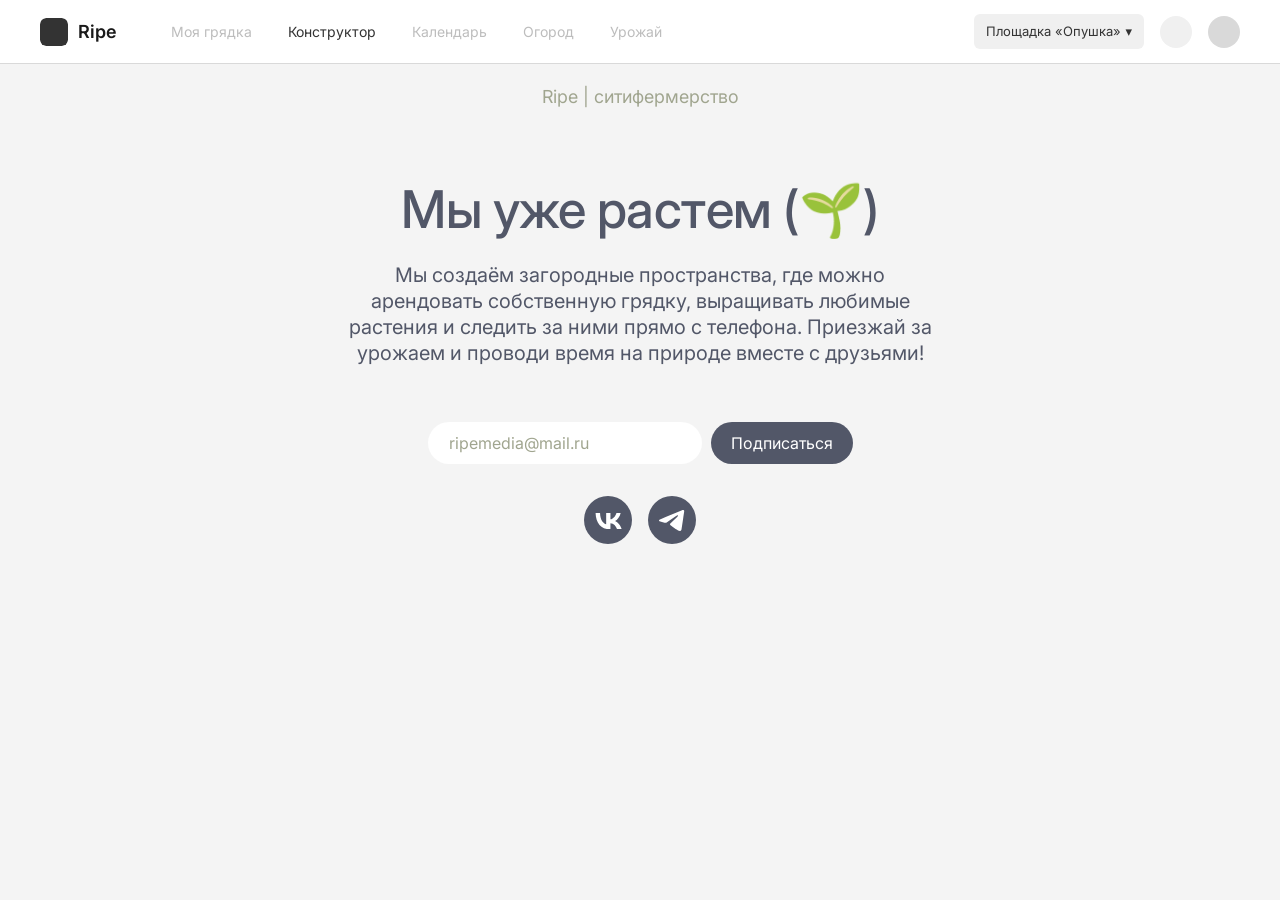
==== index.html @ 7940e58a "фиксы стиля ссылок, мобильное меню" ====
<!doctype html>
<html lang="ru">
  <head>
    <meta charset="UTF-8" />
    <meta name="viewport" content="width=device-width, initial-scale=1" />
    <title>Ripe | ситифермерство</title>
    <!-- Шрифт подключается в stylesheets/font.css -->
    <link rel="preconnect" href="https://fonts.googleapis.com" />
    <link rel="preconnect" href="https://fonts.gstatic.com" crossorigin />
    <link rel="stylesheet" href="stylesheets/style.css" />
    <script src="scripts/cultures.js" defer></script>
    <script src="scripts/header.js" defer></script>
    <script src="scripts/splash.js"></script>
  </head>
  <body class="home">
    <div id="splash">
      <div class="splash-content">
        <img src="img/logo.svg" alt="Логотип" class="splash-logo" />
        <div class="splash-text">Название сайта</div>
      </div>
    </div>

    <!-- ========================== Шапка сервиса ========================== -->
    <header class="app-header">
      <div class="app-header__left">
        <a class="logo" href="index.html" data-main-link aria-label="Ripe — на главную">
          <img class="logo__mark" src="img/logo.svg" alt="" width="28" height="28" />
          <span class="logo__text">Ripe</span>
        </a>

        <nav class="nav" id="mainNav" aria-label="Разделы сервиса">
          <span class="nav__item is-disabled" aria-disabled="true" title="Недоступно в этой версии">Моя грядка</span>
          <a class="nav__item" href="constructor.html">Конструктор</a>
          <span class="nav__item is-disabled" aria-disabled="true" title="Недоступно в этой версии">Календарь</span>
          <span class="nav__item is-disabled" aria-disabled="true" title="Недоступно в этой версии">Огород</span>
          <span class="nav__item is-disabled" aria-disabled="true" title="Недоступно в этой версии">Урожай</span>
        </nav>
      </div>

      <div class="app-header__right">
        <div class="place-switch">
          <button id="placeBtn" class="place-switch__btn" type="button" aria-haspopup="menu" aria-expanded="false" aria-controls="placeMenu">
            Площадка «Опушка» <span aria-hidden="true">▾</span>
          </button>
          <ul id="placeMenu" class="place-switch__menu" role="menu" aria-label="Площадки" hidden></ul>
        </div>
        <button class="icon-btn" type="button" disabled title="Уведомления недоступны в этой версии" aria-label="Уведомления"></button>
        <button class="avatar" type="button" disabled title="Профиль недоступен в этой версии" aria-label="Профиль"></button>
      </div>

      <button class="burger" type="button" aria-label="Открыть меню" aria-expanded="false" aria-controls="mainNav">
        <span class="burger__line"></span>
        <span class="burger__line"></span>
        <span class="burger__line"></span>
      </button>
    </header>

    <main class="page--home">
      <p class="brand">Ripe | ситифермерство</p>

      <section class="hero">
        <h1>Мы уже растем (🌱)</h1>

        <p class="lead">
          Мы создаём загородные пространства, где можно арендовать собственную
          грядку, выращивать любимые растения и следить за ними прямо с
          телефона. Приезжай за урожаем и проводи время на природе вместе с
          друзьями!
        </p>

        <form class="form" action="#" method="post">
          <input
            type="email"
            name="email"
            placeholder="ripemedia@mail.ru"
            aria-label="Электронная почта"
            autocomplete="email"
            required
          />
          <button type="submit">Подписаться</button>
        </form>

        <nav class="social" aria-label="Социальные сети">
          <a
            href="https://vk.com/"
            target="_blank"
            rel="noopener"
            aria-label="ВКонтакте"
          >
            <img src="img/vk.svg" alt="" />
          </a>
          <a
            href="https://t.me/"
            target="_blank"
            rel="noopener"
            aria-label="Telegram"
          >
            <img src="img/tg.svg" alt="" />
          </a>
        </nav>
      </section>
    </main>
  </body>
</html>
---- stylesheets/style.css ----
/* Точка входа: порядок подключения важен */
@import url('font.css');        /* шрифт — один на весь сайт */
@import url('base.css');        /* токены, сброс, типографика, утилиты */
@import url('header.css');      /* шапка и меню (общая для всех страниц) */
@import url('splash.css');      /* заставка */
@import url('home.css');        /* главная страница */
@import url('constructor.css'); /* страница «Конструктор» */
@import url('adaptive.css');    /* адаптив (всегда последним) */
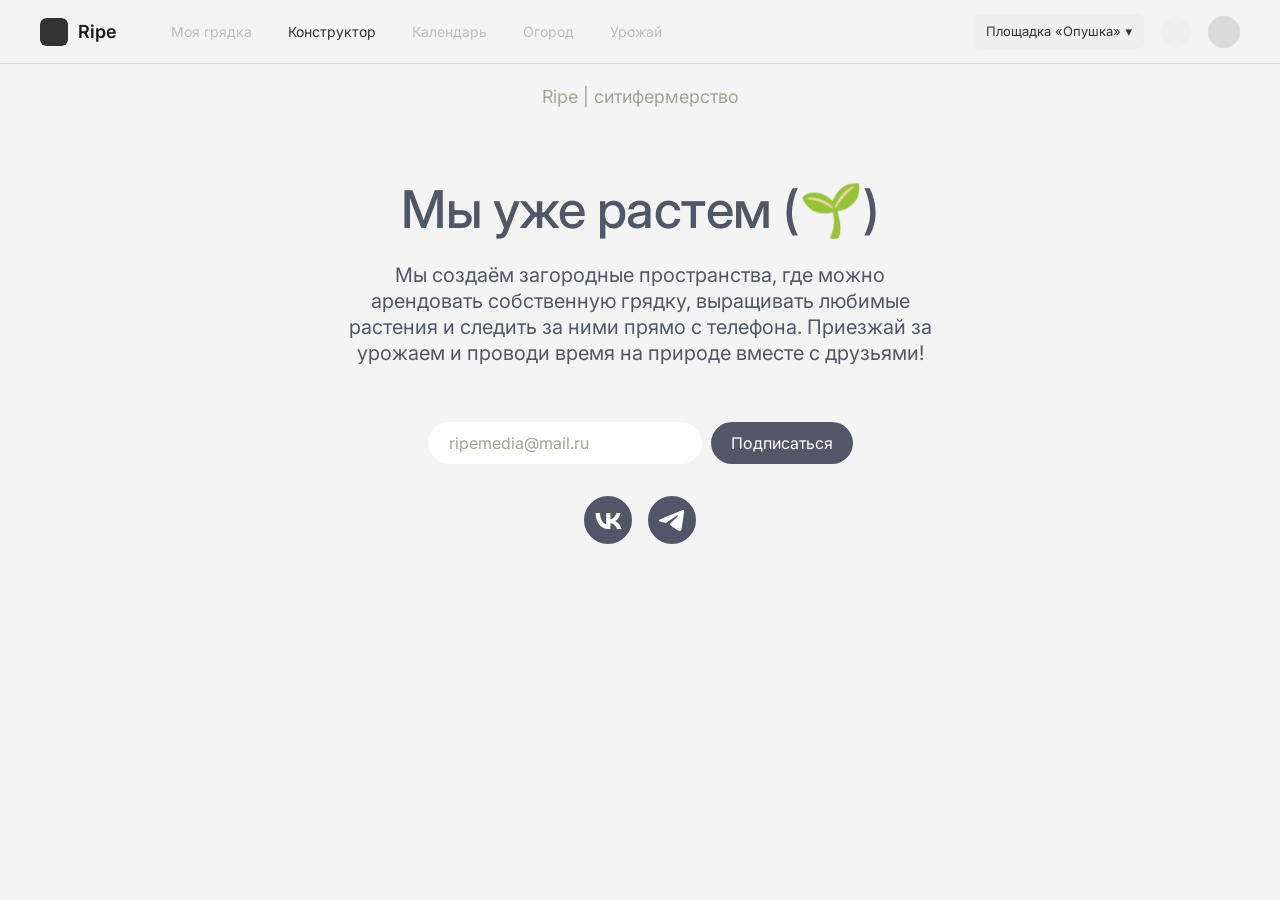
==== commit fb78d729: "анимация семечек и splash с семечками" ====
--- a/index.html
+++ b/index.html
@@ -10,45 +10,108 @@
     <link rel="stylesheet" href="stylesheets/style.css" />
     <script src="scripts/cultures.js" defer></script>
     <script src="scripts/header.js" defer></script>
+    <script src="scripts/seeds.js" defer></script>
+    <script src="scripts/subscribe.js" defer></script>
+    <script src="scripts/seed-config.js"></script>
     <script src="scripts/splash.js"></script>
   </head>
   <body class="home">
     <div id="splash">
-      <div class="splash-content">
-        <img src="img/logo.svg" alt="Логотип" class="splash-logo" />
-        <div class="splash-text">Название сайта</div>
-      </div>
+      <div id="splashSeeds" class="splash-seeds"></div>
+    </div>
     </div>
 
     <!-- ========================== Шапка сервиса ========================== -->
     <header class="app-header">
       <div class="app-header__left">
-        <a class="logo" href="index.html" data-main-link aria-label="Ripe — на главную">
-          <img class="logo__mark" src="img/logo.svg" alt="" width="28" height="28" />
+        <a
+          class="logo"
+          href="index.html"
+          data-main-link
+          aria-label="Ripe — на главную"
+        >
+          <img
+            class="logo__mark"
+            src="img/logo.svg"
+            alt=""
+            width="28"
+            height="28"
+          />
           <span class="logo__text">Ripe</span>
         </a>
 
         <nav class="nav" id="mainNav" aria-label="Разделы сервиса">
-          <span class="nav__item is-disabled" aria-disabled="true" title="Недоступно в этой версии">Моя грядка</span>
+          <span
+            class="nav__item is-disabled"
+            aria-disabled="true"
+            title="Недоступно в этой версии"
+            >Моя грядка</span
+          >
           <a class="nav__item" href="constructor.html">Конструктор</a>
-          <span class="nav__item is-disabled" aria-disabled="true" title="Недоступно в этой версии">Календарь</span>
-          <span class="nav__item is-disabled" aria-disabled="true" title="Недоступно в этой версии">Огород</span>
-          <span class="nav__item is-disabled" aria-disabled="true" title="Недоступно в этой версии">Урожай</span>
+          <span
+            class="nav__item is-disabled"
+            aria-disabled="true"
+            title="Недоступно в этой версии"
+            >Календарь</span
+          >
+          <span
+            class="nav__item is-disabled"
+            aria-disabled="true"
+            title="Недоступно в этой версии"
+            >Огород</span
+          >
+          <span
+            class="nav__item is-disabled"
+            aria-disabled="true"
+            title="Недоступно в этой версии"
+            >Урожай</span
+          >
         </nav>
       </div>
 
       <div class="app-header__right">
         <div class="place-switch">
-          <button id="placeBtn" class="place-switch__btn" type="button" aria-haspopup="menu" aria-expanded="false" aria-controls="placeMenu">
+          <button
+            id="placeBtn"
+            class="place-switch__btn"
+            type="button"
+            aria-haspopup="menu"
+            aria-expanded="false"
+            aria-controls="placeMenu"
+          >
             Площадка «Опушка» <span aria-hidden="true">▾</span>
           </button>
-          <ul id="placeMenu" class="place-switch__menu" role="menu" aria-label="Площадки" hidden></ul>
+          <ul
+            id="placeMenu"
+            class="place-switch__menu"
+            role="menu"
+            aria-label="Площадки"
+            hidden
+          ></ul>
         </div>
-        <button class="icon-btn" type="button" disabled title="Уведомления недоступны в этой версии" aria-label="Уведомления"></button>
-        <button class="avatar" type="button" disabled title="Профиль недоступен в этой версии" aria-label="Профиль"></button>
+        <button
+          class="icon-btn"
+          type="button"
+          disabled
+          title="Уведомления недоступны в этой версии"
+          aria-label="Уведомления"
+        ></button>
+        <button
+          class="avatar"
+          type="button"
+          disabled
+          title="Профиль недоступен в этой версии"
+          aria-label="Профиль"
+        ></button>
       </div>
 
-      <button class="burger" type="button" aria-label="Открыть меню" aria-expanded="false" aria-controls="mainNav">
+      <button
+        class="burger"
+        type="button"
+        aria-label="Открыть меню"
+        aria-expanded="false"
+        aria-controls="mainNav"
+      >
         <span class="burger__line"></span>
         <span class="burger__line"></span>
         <span class="burger__line"></span>
@@ -90,7 +153,7 @@
             <img src="img/vk.svg" alt="" />
           </a>
           <a
-            href="https://t.me/"
+            href="https://t.me/ripehse"
             target="_blank"
             rel="noopener"
             aria-label="Telegram"
@@ -100,5 +163,7 @@
         </nav>
       </section>
     </main>
+
+    <div id="toast" class="toast" role="status" aria-live="polite"></div>
   </body>
 </html>
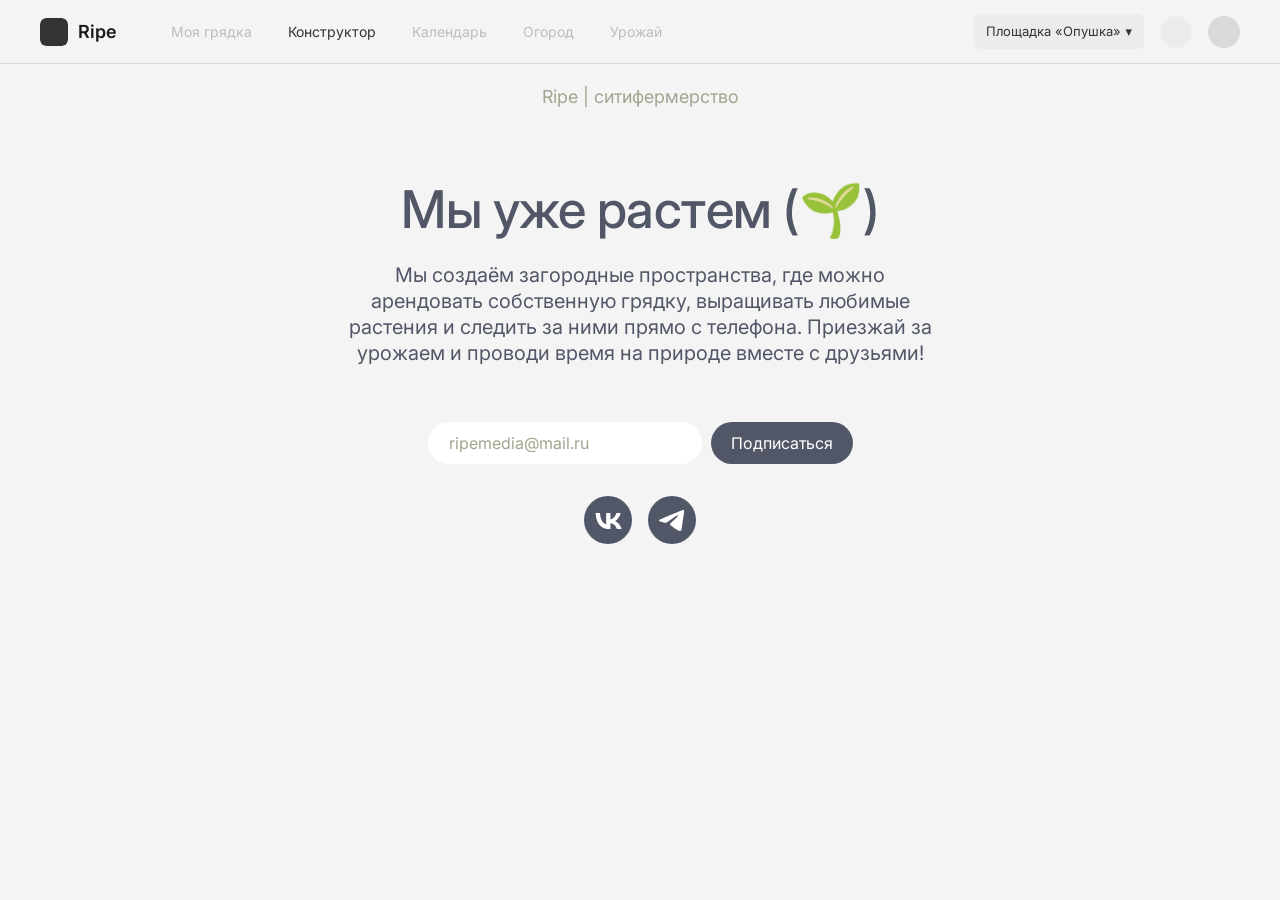
==== commit 801a70be: "картинки семечек" ====
--- a/index.html
+++ b/index.html
@@ -4,6 +4,7 @@
     <meta charset="UTF-8" />
     <meta name="viewport" content="width=device-width, initial-scale=1" />
     <title>Ripe | ситифермерство</title>
+    <link rel="icon" type="image/png" href="img/seeds/04.png">
     <!-- Шрифт подключается в stylesheets/font.css -->
     <link rel="preconnect" href="https://fonts.googleapis.com" />
     <link rel="preconnect" href="https://fonts.gstatic.com" crossorigin />
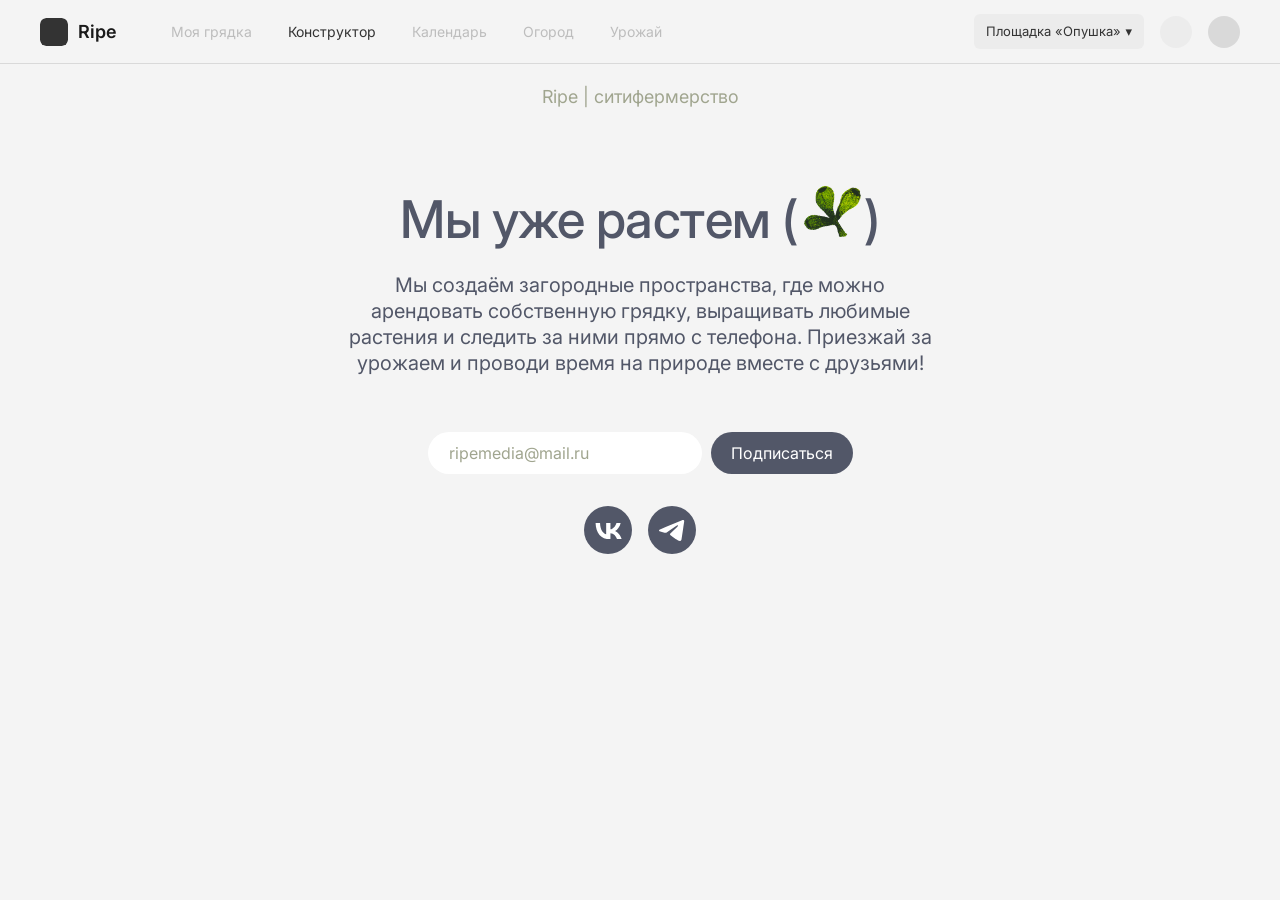
==== commit b96593d4: "картинка семечки вместо эмоджи" ====
--- a/index.html
+++ b/index.html
@@ -123,7 +123,7 @@
       <p class="brand">Ripe | ситифермерство</p>
 
       <section class="hero">
-        <h1>Мы уже растем (🌱)</h1>
+        <h1>Мы уже растем (<span><img src="img/seeds/04.png"></span>)</h1>
 
         <p class="lead">
           Мы создаём загородные пространства, где можно арендовать собственную
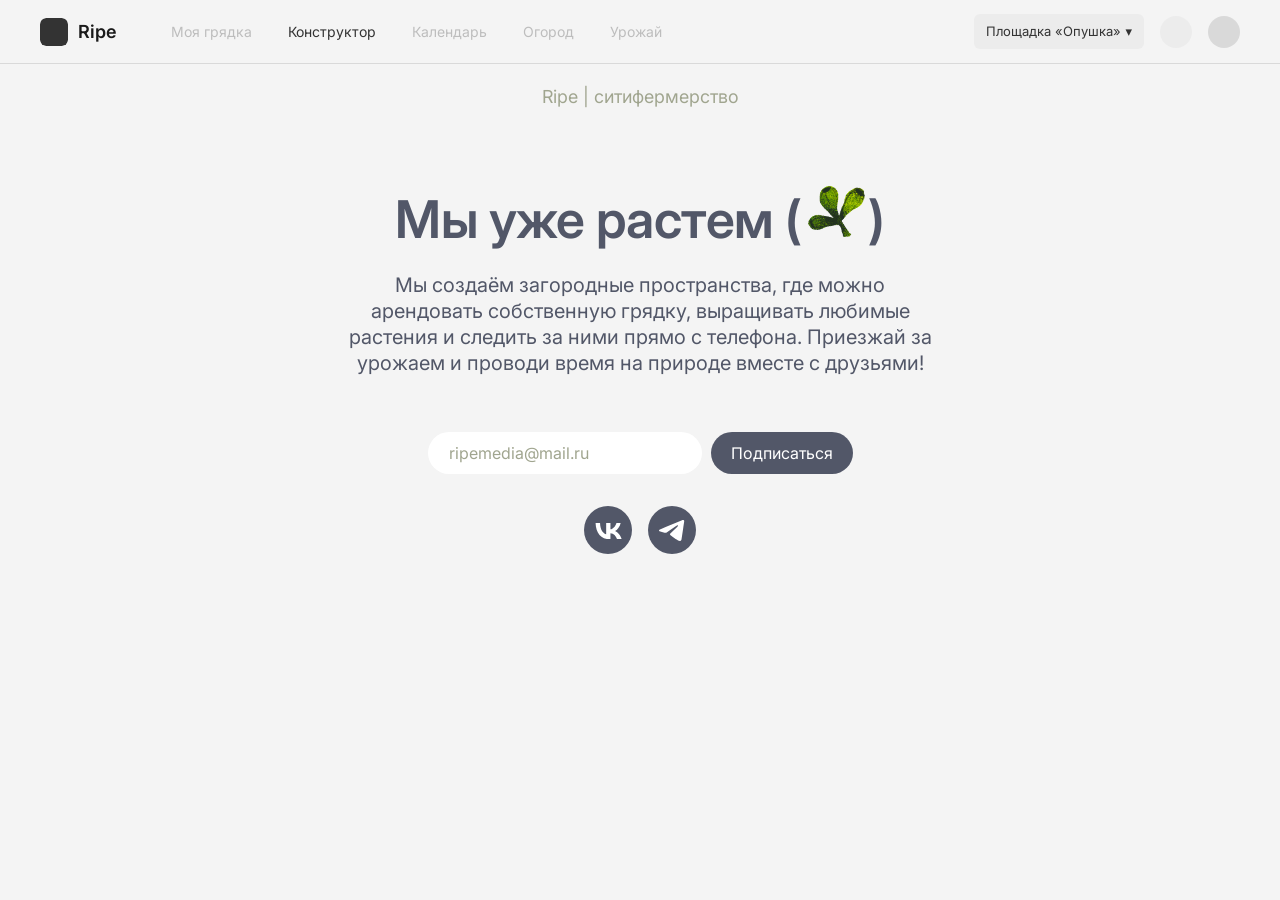
==== commit 2715cea1: "ссылка вк и др. небольшие изменения" ====
--- a/index.html
+++ b/index.html
@@ -125,12 +125,12 @@
       <section class="hero">
         <h1>Мы уже растем (<span><img src="img/seeds/04.png"></span>)</h1>
 
-        <p class="lead">
-          Мы создаём загородные пространства, где можно арендовать собственную
-          грядку, выращивать любимые растения и следить за ними прямо с
-          телефона. Приезжай за урожаем и проводи время на природе вместе с
-          друзьями!
-        </p>
+      <p class="lead">
+        Мы создаём загородные пространства, где можно арендовать собственную
+        грядку, выращивать любимые растения и следить за ними прямо с
+        телефона. Приезжай за урожаем и проводи время на природе вместе с
+        друзьями!
+      </p>
 
         <form class="form" action="#" method="post">
           <input
@@ -146,7 +146,7 @@
 
         <nav class="social" aria-label="Социальные сети">
           <a
-            href="https://vk.com/"
+            href="https://vk.ru/club242596342"
             target="_blank"
             rel="noopener"
             aria-label="ВКонтакте"
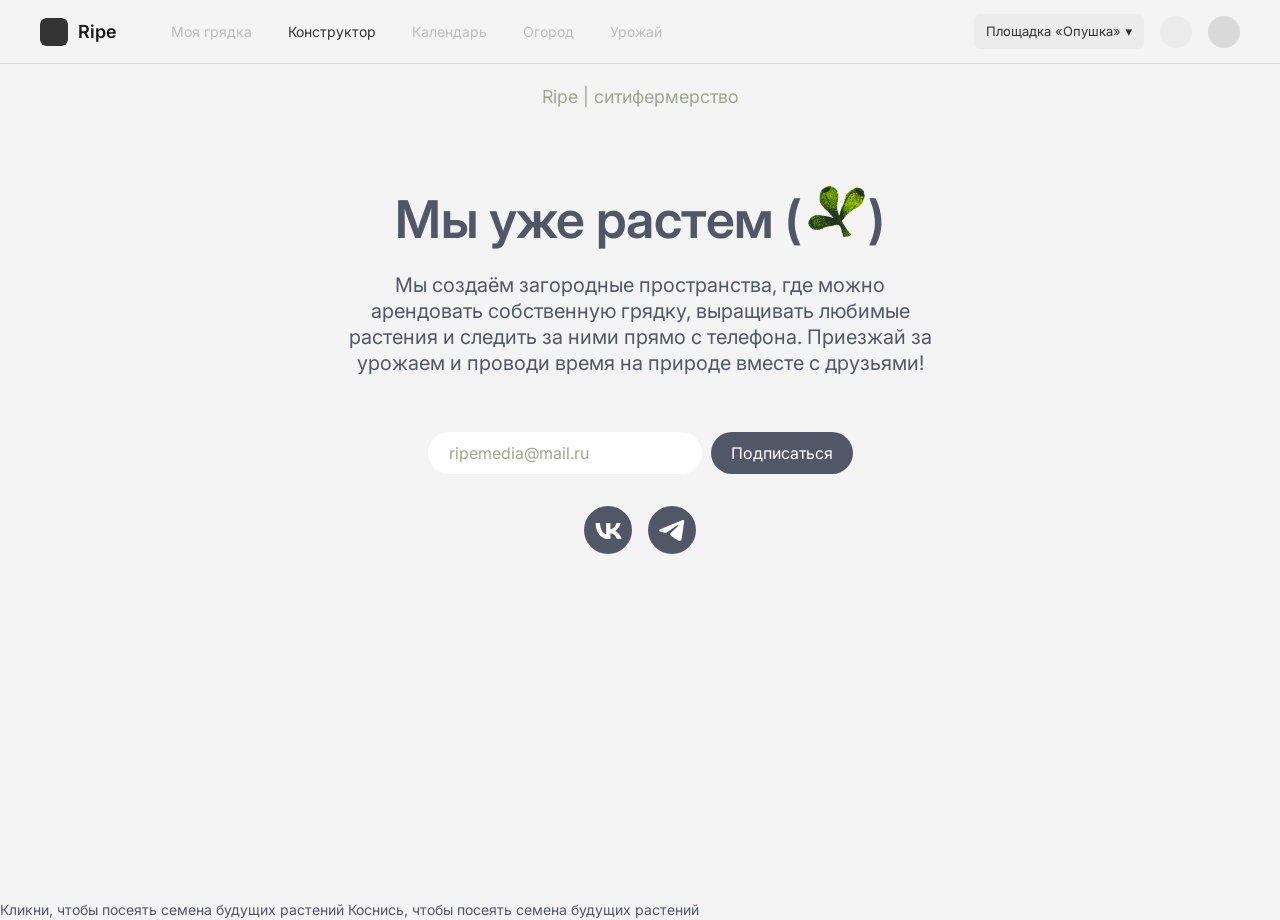
==== commit 93faaa54: "убран лишний div в index" ====
--- a/index.html
+++ b/index.html
@@ -4,7 +4,7 @@
     <meta charset="UTF-8" />
     <meta name="viewport" content="width=device-width, initial-scale=1" />
     <title>Ripe | ситифермерство</title>
-    <link rel="icon" type="image/png" href="img/seeds/04.png">
+    <link rel="icon" type="image/png" href="img/seeds/04.png" />
     <!-- Шрифт подключается в stylesheets/font.css -->
     <link rel="preconnect" href="https://fonts.googleapis.com" />
     <link rel="preconnect" href="https://fonts.gstatic.com" crossorigin />
@@ -12,6 +12,7 @@
     <script src="scripts/cultures.js" defer></script>
     <script src="scripts/header.js" defer></script>
     <script src="scripts/seeds.js" defer></script>
+    <script src="scripts/sow-hint.js" defer></script>
     <script src="scripts/subscribe.js" defer></script>
     <script src="scripts/seed-config.js"></script>
     <script src="scripts/splash.js"></script>
@@ -19,7 +20,6 @@
   <body class="home">
     <div id="splash">
       <div id="splashSeeds" class="splash-seeds"></div>
-    </div>
     </div>
 
     <!-- ========================== Шапка сервиса ========================== -->
@@ -123,14 +123,18 @@
       <p class="brand">Ripe | ситифермерство</p>
 
       <section class="hero">
-        <h1>Мы уже растем (<span><img src="img/seeds/04.png"></span>)</h1>
+        <h1>
+          Мы уже растем (<span><img src="img/seeds/04.png" /></span>)
+        </h1>
 
-      <p class="lead">
-        Мы создаём загородные пространства, где можно арендовать собственную
-        грядку, выращивать любимые растения и следить за ними прямо с
-        телефона. Приезжай за урожаем и проводи время на природе вместе с
-        друзьями!
-      </p>
+        <p class="lead">
+          <!-- <pre> -->
+          Мы создаём загородные пространства, где можно арендовать собственную
+          грядку, выращивать любимые растения и следить за ними прямо с
+          телефона. Приезжай за урожаем и проводи время на природе вместе с
+          друзьями!
+          <!-- </pre> -->
+        </p>
 
         <form class="form" action="#" method="post">
           <input
@@ -166,5 +170,14 @@
     </main>
 
     <div id="toast" class="toast" role="status" aria-live="polite"></div>
+
+    <p class="sow-hint" id="sowHint">
+      <span class="sow-hint__mouse"
+        >Кликни, чтобы посеять семена будущих растений</span
+      >
+      <span class="sow-hint__touch"
+        >Коснись, чтобы посеять семена будущих растений</span
+      >
+    </p>
   </body>
 </html>
